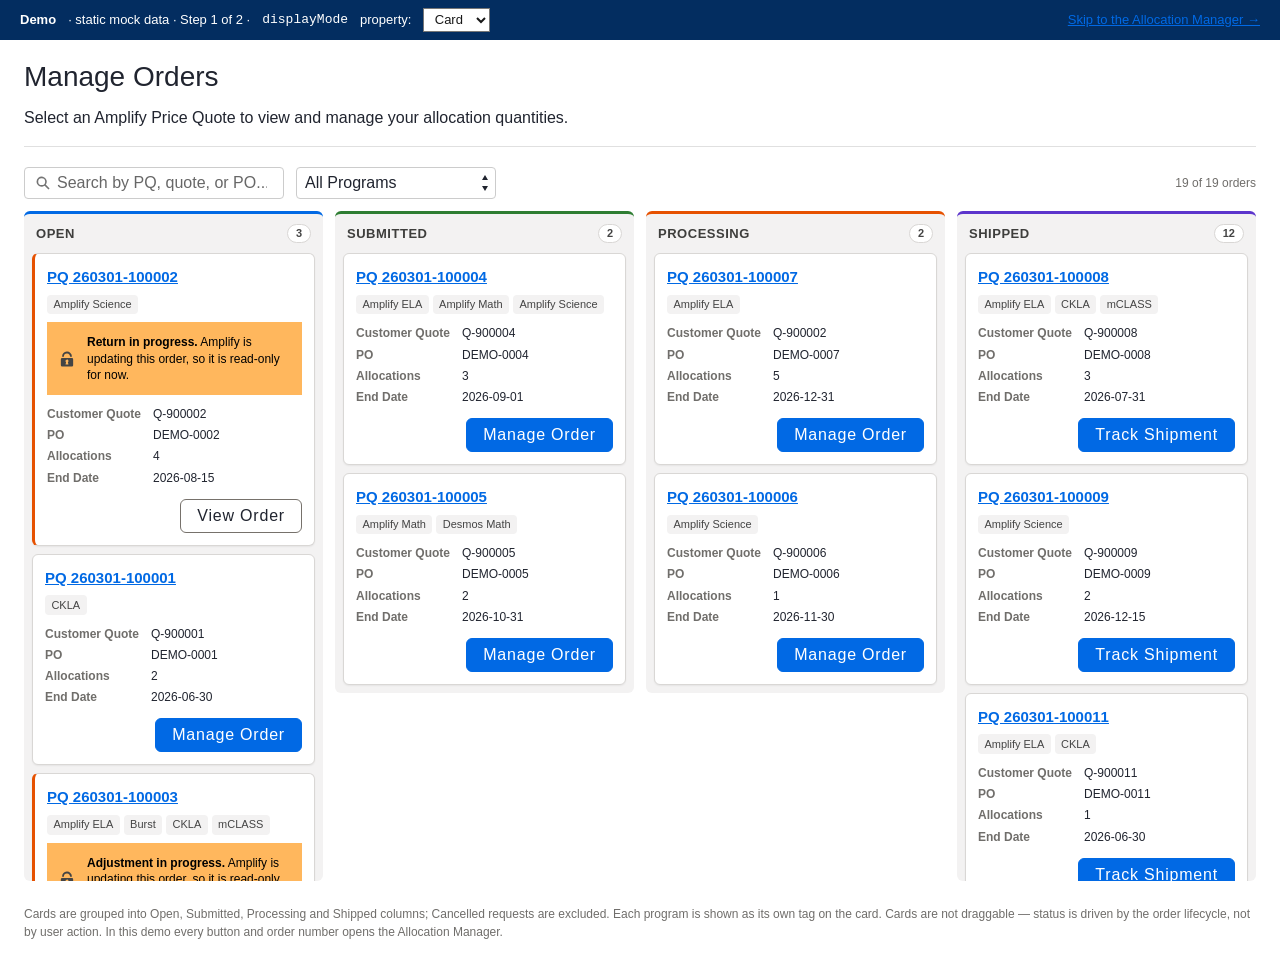
==== index.html @ 6f18ba60 "Order Allocation Manager interactive demo Static click-through demo: Manage Orders (Card/Table) lead" ====
<!DOCTYPE html>
<html lang="en">
<head>
<meta charset="UTF-8">
<link rel="icon" href="data:,">
<title>Manage Orders — Order Allocation Manager demo</title>
<!-- Site stylesheets, downloaded from the Amplify Customer Portal LWR site (see assets/site-styles) -->
<link rel="stylesheet" href="assets/site-styles/salesforce-lightning-design-system.min.css">
<link rel="stylesheet" href="assets/site-styles/dxp-site-spacing-styling-hooks.min.css">
<link rel="stylesheet" href="assets/site-styles/dxp-styling-hooks.min.css">
<link rel="stylesheet" href="assets/site-styles/site-theme.css"><!-- runtime branding variables the live site injects -->
<link rel="stylesheet" href="assets/site-styles/dxp-slds-extensions.min.css">
<style>
    [hidden] { display: none !important; }
    * { box-sizing: border-box; }
    body { margin: 0; background: var(--dxp-g-root); font-family: var(--dxp-g-root-font-family); color: var(--dxp-g-root-contrast); }

    /* Mockup-only control: stands in for the Experience Builder property */
    .mock-bar { background: #032d60; color: #fff; padding: 0.5rem 1.25rem; font-size: 0.8125rem; display: flex; align-items: center; gap: 0.75rem; }
    .mock-bar select { font-size: 0.8125rem; padding: 0.15rem 0.4rem; color: #181818; background: #fff; }

    .oam-container { padding: var(--dxp-g-spacing-medium) var(--dxp-g-spacing-large); background: var(--dxp-g-root); min-height: calc(100vh - 36px); }
    .oam-page-header { margin-bottom: 1.25rem; padding-bottom: 1rem; border-bottom: 1px solid #e0e0e0; }

    /* Toolbar (card mode only) */
    .toolbar { display: flex; gap: var(--dxp-g-spacing-small); align-items: center; margin-bottom: var(--dxp-g-spacing-small); }
    .toolbar .search-wrapper { width: 260px; }
    .toolbar .filter-wrapper { width: 200px; }
    .toolbar .search-wrapper .slds-form-element { margin-bottom: 0; }  /* site CSS gives form elements 16px bottom margin */
    .toolbar .filter-wrapper .slds-select_container { display: block; }
    .toolbar .count { margin-left: auto; font-size: 0.75rem; color: #706e6b; }

    /* Status badges (same as component) */
    .status-badge { display: inline-block; padding: 0.15rem 0.6rem; border-radius: 999px; font-size: 0.6875rem; font-weight: 700; letter-spacing: 0.04em; text-transform: uppercase; white-space: nowrap; }
    .status-open        { background: #e3f0ff; color: var(--dxp-g-brand); }
    .status-draft       { background: #f3f2f2; color: #706e6b; }
    .status-submitted   { background: #e8f5e0; color: #2e7d32; }
    .status-in-progress { background: #fff3e0; color: #e65100; }
    .status-confirmed   { background: #efe8fc; color: #5c35cc; }
    .status-cancelled   { background: #fce8e8; color: var(--dxp-g-destructive); }

    /* ---------- Kanban ---------- */
    .kanban { display: flex; gap: 0.75rem; align-items: flex-start; overflow-x: auto; padding-bottom: 0.5rem; }
    .kanban-col { flex: 1 1 0; min-width: 260px; background: #f3f2f2; border-radius: 6px; border-top: 3px solid var(--col-color); display: flex; flex-direction: column; max-height: calc(100vh - 230px); }
    .kanban-col-header { display: flex; align-items: center; justify-content: space-between; padding: 0.625rem 0.75rem; }
    .kanban-col-title { font-weight: 700; font-size: 0.8125rem; text-transform: uppercase; letter-spacing: 0.04em; color: #3e3e3c; }
    .kanban-col-count { background: #fff; border: 1px solid var(--dxp-g-neutral-1); border-radius: 999px; font-size: 0.6875rem; font-weight: 700; padding: 0 0.5rem; color: #444; }
    .kanban-col-body { padding: 0 0.5rem 0.5rem; overflow-y: auto; display: flex; flex-direction: column; gap: 0.5rem; }
    .kanban-more { text-align: center; font-size: 0.75rem; color: #706e6b; padding: 0.25rem 0 0.5rem; }
    .kanban-empty { text-align: center; font-size: 0.75rem; color: #a8a8a8; padding: 1.25rem 0.5rem; border: 1px dashed #c9c7c5; border-radius: 6px; }

    .order-card { background: #fff; border: 1px solid var(--dxp-g-neutral-1); border-radius: 6px; padding: 0.75rem; box-shadow: 0 1px 2px rgba(0,0,0,.06); transition: box-shadow .1s, border-color .1s; }
    .order-card:hover { box-shadow: 0 2px 6px rgba(0,0,0,.12); border-color: #c9c7c5; }
    .pqlink { color: inherit; text-decoration: none; } .pqlink:hover { text-decoration: underline; }
    .demo-link { margin-left: auto; color: #fff; text-decoration: underline; }
    .card-pq { font-weight: 600; font-size: 0.9375rem; color: var(--dxp-g-brand); }
    /* A program list can hold up to 4 comma-separated programs: one chip each, wrapping */
    .card-programs { display: flex; flex-wrap: wrap; gap: 0.25rem; margin-top: 0.375rem; }
    .card-program { font-size: 0.6875rem; color: #444; background: #f3f2f2; border-radius: 4px; padding: 0.1rem 0.4rem; white-space: nowrap; }
    .card-fields { margin: 0.625rem 0 0.75rem; display: grid; grid-template-columns: auto 1fr; gap: 0.2rem 0.75rem; font-size: 0.75rem; }
    .card-fields dt { color: #706e6b; font-weight: 600; }
    .card-fields dd { margin: 0; color: var(--dxp-g-root-contrast); }
    .card-footer { display: flex; justify-content: flex-end; }
    /* Amplify-side lock: order stays visible, customer sees why it is read-only */
    .order-card.is-locked { border-left: 3px solid #e65100; }
    .order-card .lock-notice { margin-top: var(--dxp-g-spacing-xsmall); font-size: 0.75rem; line-height: 1.35; }
    .bso-item.is-locked { border-left: 4px solid #e65100; border-bottom: 1px solid #f3f2f2; }
    .bso-item.is-locked .bso-row { border-bottom: none; }

    /* ---------- Table mode (existing, abbreviated) ---------- */
    .program-group { border: 1px solid var(--dxp-g-neutral-1); border-radius: 6px; overflow: hidden; margin-bottom: 0.75rem; }
    .program-group-header { display: flex; gap: 0.5rem; padding: 0.75rem 1rem; background: #f3f2f2; border-bottom: 1px solid #dddbda; }
    .program-name { flex: 1; font-weight: 600; font-size: 0.9375rem; }
    .order-count { font-size: 0.75rem; color: #706e6b; }
    .bso-row { display: flex; align-items: center; gap: 1.25rem; padding: 0.875rem 1rem; border-bottom: 1px solid #f3f2f2; }
    .bso-info { flex: 1; }
    .bso-pq-number { font-weight: 600; font-size: 0.9375rem; color: var(--dxp-g-brand); margin-bottom: 0.25rem; }
    .bso-meta { font-size: 0.75rem; color: #706e6b; }
    .bso-status-area { min-width: 110px; text-align: center; }

    .hidden { display: none; }
    .note { margin-top: 1rem; font-size: 0.75rem; color: #706e6b; }
</style>
</head>
<body>
<svg aria-hidden="true" style="display:none" xmlns="http://www.w3.org/2000/svg">
<symbol viewBox="0 0 520 520"  id="u-search" xmlns="http://www.w3.org/2000/svg"><path d="M496 453L362 320a189 189 0 10-340-92 190 190 0 00298 135l133 133a14 14 0 0021 0l21-21a17 17 0 001-22M210 338a129 129 0 11130-130 129 129 0 01-130 130"/></symbol>
<symbol viewBox="0 0 520 520"  id="u-lock" xmlns="http://www.w3.org/2000/svg"><path d="M110 190h40c6 0 10-3 10-9v-1A100 100 0 01267 80c53 4 93 50 93 104v-3c0 6 4 9 10 9h40c6 0 10-3 10-9v-1A160 160 0 00252 20c-85 4-150 76-152 161 1 5 5 9 10 9m-10-9v4zm360 89a40 40 0 00-40-40H100a40 40 0 00-40 40v190a40 40 0 0040 40h320a40 40 0 0040-40zM306 427c2 6-3 13-10 13h-73c-7 0-11-6-10-13l18-60a48 48 0 01-21-48 50 50 0 0139-38c32-6 60 17 60 47 0 16-8 31-21 39z"/></symbol>
</svg>

<div class="mock-bar">
    <strong>Demo</strong> · static mock data · Step 1 of 2 · <code>displayMode</code> property:
    <select id="modeSelect">
        <option value="Card" selected>Card</option>
        <option value="Table">Table</option>
    </select>
    <a class="demo-link" href="manager.html">Skip to the Allocation Manager →</a>
</div>

<div class="oam-container">
    <div class="oam-page-header">
        <h1 class="slds-text-heading_large">Manage Orders</h1>
        <p class="slds-text-body_regular slds-m-top_x-small">Select an Amplify Price Quote to view and manage your allocation quantities.</p>
    </div>

    <!-- SHARED TOOLBAR (both modes) -->
    <div class="toolbar">
        <div class="search-wrapper"><div class="slds-form-element"><div class="slds-form-element__control slds-input-has-icon slds-input-has-icon_left"><svg class="slds-icon slds-input__icon slds-input__icon_left slds-icon-text-default" aria-hidden="true"><use href="#u-search"></use></svg><input class="slds-input" type="search" id="searchBox" placeholder="Search by PQ, quote, or PO..."></div></div></div>
        <div class="filter-wrapper"><div class="slds-select_container"><select class="slds-select" id="programFilter"><option value="">All Programs</option></select></div></div>
        <span class="count" id="resultCount"></span>
    </div>

    <!-- CARD MODE -->
    <div id="cardMode">
        <div class="kanban" id="kanban"></div>
    </div>

    <!-- TABLE MODE (current behavior) -->
    <div id="tableMode" class="hidden"></div>

    <p class="note">Cards are grouped into Open, Submitted, Processing and Shipped columns; Cancelled requests are excluded. Each program is shown as its own tag on the card. Cards are not draggable — status is driven by the order lifecycle, not by user action. In this demo every button and order number opens the Allocation Manager.</p>
</div>

<script>
    // Column rules (request status + the related order's shipment status):
    //   Cancelled                                  -> excluded
    //   Open                                       -> Open
    //   Submitted                                  -> Submitted
    //   Received / Processed / any Sync* (incl. Sync Error) -> Processing. Raw sync state is internal and never shown to customers.
    //   Any non-Cancelled, non-Open request whose BSO has a Shipment Status -> Shipped
    const STATUSES = [
        { key: 'Open',       color: 'var(--dxp-g-brand)', cls: 'status-open' },
        { key: 'Submitted',  color: '#2e7d32', cls: 'status-submitted' },
        { key: 'Processing', color: '#e65100', cls: 'status-in-progress' },
        { key: 'Shipped',    color: '#5c35cc', cls: 'status-confirmed' },
    ];
    const column = o => {
        if (o.status === 'Cancelled') return null;
        if (o.status === 'Open') return 'Open';
        if (o.shipmentStatus) return 'Shipped';
        return o.status === 'Submitted' ? 'Submitted' : 'Processing';
    };
    // Modeled on real order data: Program is comma-separated, up to 4 programs / 40 chars
    const SHIP = 'tracking-available';   // any non-empty value marks the BSO as having a shipment status
    const ALL_ORDERS = [
        { pq: 'PQ 260301-100001', cq: 'Q-900001', po: 'DEMO-0001', program: 'CKLA',                                      status: 'Open',           end: '2026-06-30', allocs: 2, mod: '2026-10-03' },
        { pq: 'PQ 260301-100002', cq: 'Q-900002', po: 'DEMO-0002',         program: 'Amplify Science',                           lockReason: 'Return in progress', status: 'Open',           end: '2026-08-15', allocs: 4, mod: '2026-10-04' },
        { pq: 'PQ 260301-100003', cq: 'Q-900003', po: null,          program: 'Amplify ELA,Burst,CKLA,mCLASS',             lockReason: 'Adjustment in progress', status: 'Open',           end: '2026-05-31', allocs: 6, mod: '2026-09-20' },
        { pq: 'PQ 260301-100004', cq: 'Q-900004', po: 'DEMO-0004',    program: 'Amplify ELA,Amplify Math,Amplify Science',  status: 'Submitted',      end: '2026-09-01', allocs: 3, mod: '2026-10-01' },
        { pq: 'PQ 260301-100005', cq: 'Q-900005', po: 'DEMO-0005',        program: 'Amplify Math,Desmos Math',                  status: 'Submitted',      end: '2026-10-31', allocs: 2, mod: '2026-09-28' },
        { pq: 'PQ 260301-100006', cq: 'Q-900006', po: 'DEMO-0006',        program: 'Amplify Science',                           status: 'Received',       end: '2026-11-30', allocs: 1, mod: '2026-09-25' },
        { pq: 'PQ 260301-100007', cq: 'Q-900002', po: 'DEMO-0007',        program: 'Amplify ELA',                               status: 'Sync In Progress', end: '2026-12-31', allocs: 5, mod: '2026-09-30' },
        { pq: 'PQ 260301-100008', cq: 'Q-900008', po: 'DEMO-0008',     program: 'Amplify ELA,CKLA,mCLASS',                   status: 'Sync Completed', end: '2026-07-31', shipmentStatus: SHIP, allocs: 3, mod: '2026-10-02' },
        { pq: 'PQ 260301-100009', cq: 'Q-900009', po: 'DEMO-0009',        program: 'Amplify Science',                           status: 'Sync Completed', end: '2026-12-15', shipmentStatus: SHIP, allocs: 2, mod: '2026-09-29' },
        { pq: 'PQ 260301-100010', cq: 'Q-900010', po: 'DEMO-0010',          program: 'Amplify Math',                              status: 'Cancelled',      end: '2026-03-01', allocs: 1, mod: '2026-03-02' },
    ];
    // Extra historical Shipped orders so the 10-card cap is visible in the mockup
    for (let i = 0; i < 10; i++) {
        ALL_ORDERS.push({ pq: `PQ 260301-${100011 + i}`, cq: `Q-${900011 + i}`, po: `DEMO-${String(11 + i).padStart(4, '0')}`, program: i % 3 ? 'Amplify Science' : 'Amplify ELA,CKLA',
            status: 'Sync Completed', shipmentStatus: SHIP, end: '2026-06-30', allocs: 1 + (i % 4), mod: `2026-08-${String(20 - i).padStart(2, '0')}` });
    }
    const ORDERS = ALL_ORDERS.filter(o => column(o)).map(o => ({ ...o, col: column(o) }));
    const cls = s => (STATUSES.find(x => x.key === s) || {}).cls || 'status-draft';
    const programsOf = o => o.program.split(',').map(p => p.trim());

    const programSel = document.getElementById('programFilter');
    [...new Set(ORDERS.flatMap(programsOf))].sort().forEach(p => programSel.add(new Option(p, p)));

    const COLUMN_LIMIT = 10;

    // Same search + program filter drives both modes
    function filteredOrders() {
        const term = document.getElementById('searchBox').value.trim().toLowerCase();
        const prog = programSel.value;
        return ORDERS.filter(o =>
            (!prog || programsOf(o).includes(prog)) &&
            (!term || [o.pq, o.cq, o.po].some(v => (v || '').toLowerCase().includes(term))));
    }

    function render() {
        const rows = filteredOrders();
        document.getElementById('resultCount').textContent = `${rows.length} of ${ORDERS.length} orders`;
        renderCards(rows);
        renderTable(rows);
    }

    const ico = (n,cls='') => `<svg class="slds-icon ${cls}" aria-hidden="true"><use href="#u-${n}"></use></svg>`;
    const lockMessage = o => `<b>${o.lockReason}.</b> Amplify is updating this order, so it is read-only for now.`;

    const actionButton = o => o.col === 'Shipped'
        ? `<a class="slds-button slds-button_brand" href="manager.html">Track Shipment</a>`
        : o.lockReason
            ? '<a class="slds-button slds-button_neutral" href="manager.html">View Order</a>'
            : '<a class="slds-button slds-button_brand" href="manager.html">Manage Order</a>';

    function renderCards(rows) {
        document.getElementById('kanban').innerHTML = STATUSES.map(s => {
            // Future enhancement: a "Show all" destination. For now each column shows the 10 most recently modified.
            const all = rows.filter(o => o.col === s.key).sort((a, b) => b.mod.localeCompare(a.mod));
            const cards = all.slice(0, COLUMN_LIMIT);
            return `
            <div class="kanban-col" style="--col-color:${s.color}">
                <div class="kanban-col-header">
                    <span class="kanban-col-title">${s.key}</span>
                    <span class="kanban-col-count">${all.length}</span>
                </div>
                <div class="kanban-col-body">
                    ${cards.length ? cards.map(o => `
                    <div class="order-card${o.lockReason ? ' is-locked' : ''}">
                        <div class="card-pq"><a class="pqlink" href="manager.html">${o.pq}</a></div>
                        <div class="card-programs">${programsOf(o).map(p => `<span class="card-program">${p}</span>`).join('')}</div>
                        ${o.lockReason ? `<div class="lock-notice slds-scoped-notification slds-media slds-media_center slds-theme_warning" role="status"><div class="slds-media__figure">${ico('lock','slds-icon_x-small slds-icon-text-default')}</div><div class="slds-media__body">${lockMessage(o)}</div></div>` : ''}
                        <dl class="card-fields">
                            <dt>Customer Quote</dt><dd>${o.cq}</dd>
                            <dt>PO</dt><dd>${o.po || '—'}</dd>
                            <dt>Allocations</dt><dd>${o.allocs}</dd>
                            <dt>End Date</dt><dd>${o.end}</dd>
                        </dl>
                        <div class="card-footer">${actionButton(o)}</div>
                    </div>`).join('') : '<div class="kanban-empty">No orders</div>'}
                    ${all.length > COLUMN_LIMIT ? `<div class="kanban-more">Showing ${COLUMN_LIMIT} most recent of ${all.length}</div>` : ''}
                </div>
            </div>`;
        }).join('');
    }

    function renderTable(rows) {
        const groups = rows.reduce((a, o) => ((a[o.program] ||= []).push(o), a), {});
        document.getElementById('tableMode').innerHTML = Object.entries(groups).map(([p, os]) => `
            <div class="program-group">
                <div class="program-group-header"><span class="program-name">▾ ${p}</span><span class="order-count">${os.length} order(s)</span></div>
                ${os.map(o => `
                <div class="bso-item${o.lockReason ? ' is-locked' : ''}">
                <div class="bso-row">
                    <div class="bso-info"><div class="bso-pq-number"><a class="pqlink" href="manager.html">${o.pq}</a></div>
                        <div class="bso-meta"><b>Customer Quote:</b> ${o.cq} • <b>PO:</b> ${o.po || '—'} • <b>End Date:</b> ${o.end} • <b>Allocations:</b> ${o.allocs}</div></div>
                    <div class="bso-status-area"><span class="status-badge ${cls(o.col)}">${o.col}</span></div>
                    ${actionButton(o)}
                </div>
                ${o.lockReason ? `<div class="slds-notify slds-notify_alert slds-alert_warning" role="alert"><span class="slds-icon_container slds-m-right_x-small">${ico('lock','slds-icon_x-small slds-icon-text-default')}</span><h2>${lockMessage(o)}</h2></div>` : ''}
                </div>`).join('')}
            </div>`).join('') || '<div class="kanban-empty">No orders match your search</div>';
    }

    document.getElementById('modeSelect').addEventListener('change', e => {
        const card = e.target.value === 'Card';
        document.getElementById('cardMode').classList.toggle('hidden', !card);
        document.getElementById('tableMode').classList.toggle('hidden', card);
    });
    document.getElementById('searchBox').addEventListener('input', render);
    programSel.addEventListener('change', render);

    render();
</script>
</body>
</html>
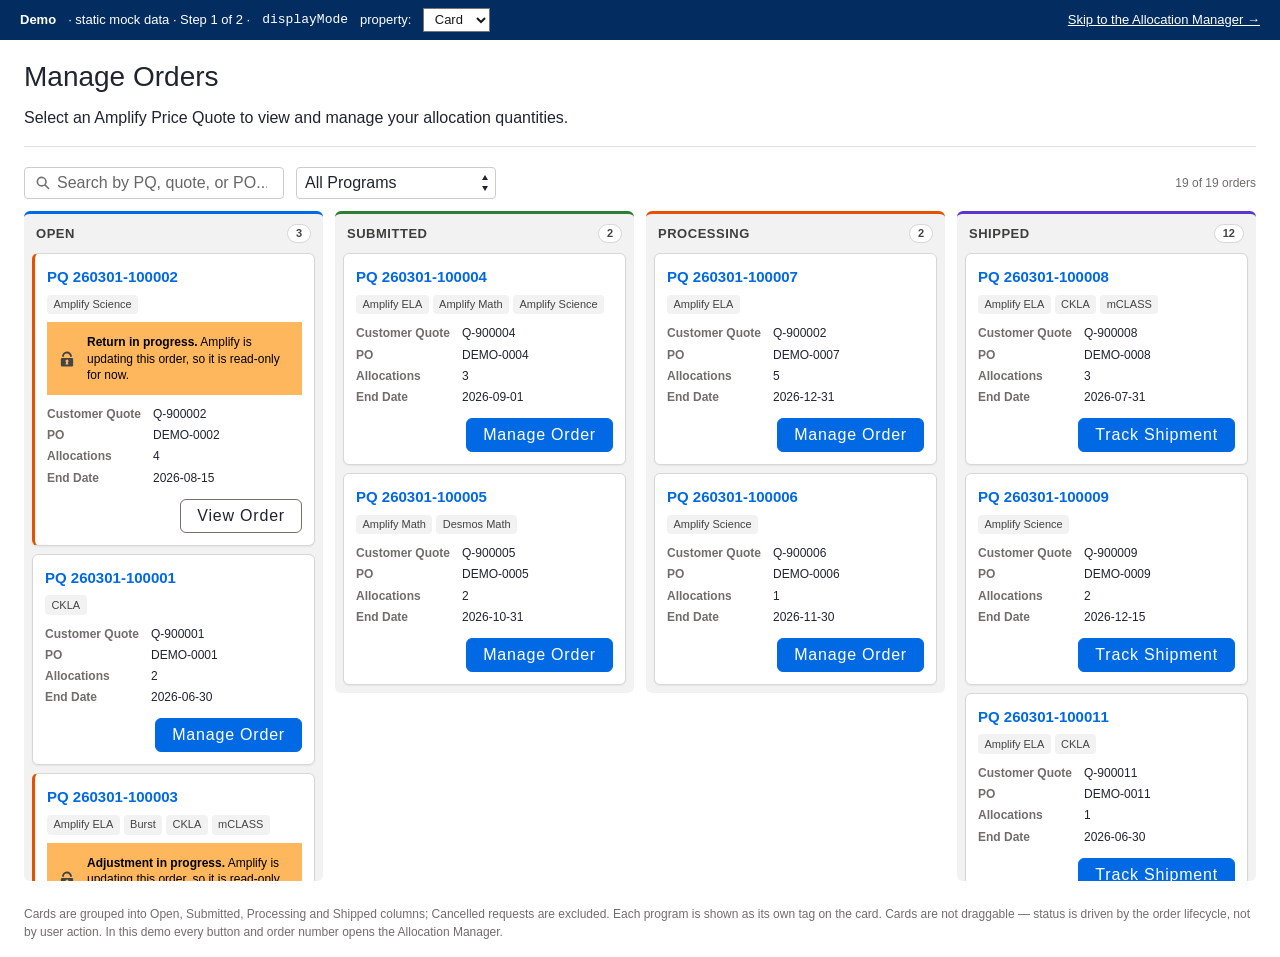
==== commit 39e5919b: "Fix link colours overridden by the portal stylesheet The portal's a:link:not(...) rule outranked the" ====
--- a/index.html
+++ b/index.html
@@ -51,8 +51,10 @@
 
     .order-card { background: #fff; border: 1px solid var(--dxp-g-neutral-1); border-radius: 6px; padding: 0.75rem; box-shadow: 0 1px 2px rgba(0,0,0,.06); transition: box-shadow .1s, border-color .1s; }
     .order-card:hover { box-shadow: 0 2px 6px rgba(0,0,0,.12); border-color: #c9c7c5; }
-    .pqlink { color: inherit; text-decoration: none; } .pqlink:hover { text-decoration: underline; }
-    .demo-link { margin-left: auto; color: #fff; text-decoration: underline; }
+    .card-pq a.pqlink:link, .card-pq a.pqlink:visited, .card-pq a.pqlink:hover, .card-pq a.pqlink:focus,
+    .bso-pq-number a.pqlink:link, .bso-pq-number a.pqlink:visited, .bso-pq-number a.pqlink:hover, .bso-pq-number a.pqlink:focus { color: inherit; text-decoration: none; }   /* site link rule is a:link:not(...) so match its pseudo-classes */
+    .card-pq a.pqlink:hover, .bso-pq-number a.pqlink:hover { text-decoration: underline; }
+    .mock-bar a.demo-link:link, .mock-bar a.demo-link:visited, .mock-bar a.demo-link:hover, .mock-bar a.demo-link:focus { margin-left: auto; color: #fff; text-decoration: underline; }
     .card-pq { font-weight: 600; font-size: 0.9375rem; color: var(--dxp-g-brand); }
     /* A program list can hold up to 4 comma-separated programs: one chip each, wrapping */
     .card-programs { display: flex; flex-wrap: wrap; gap: 0.25rem; margin-top: 0.375rem; }
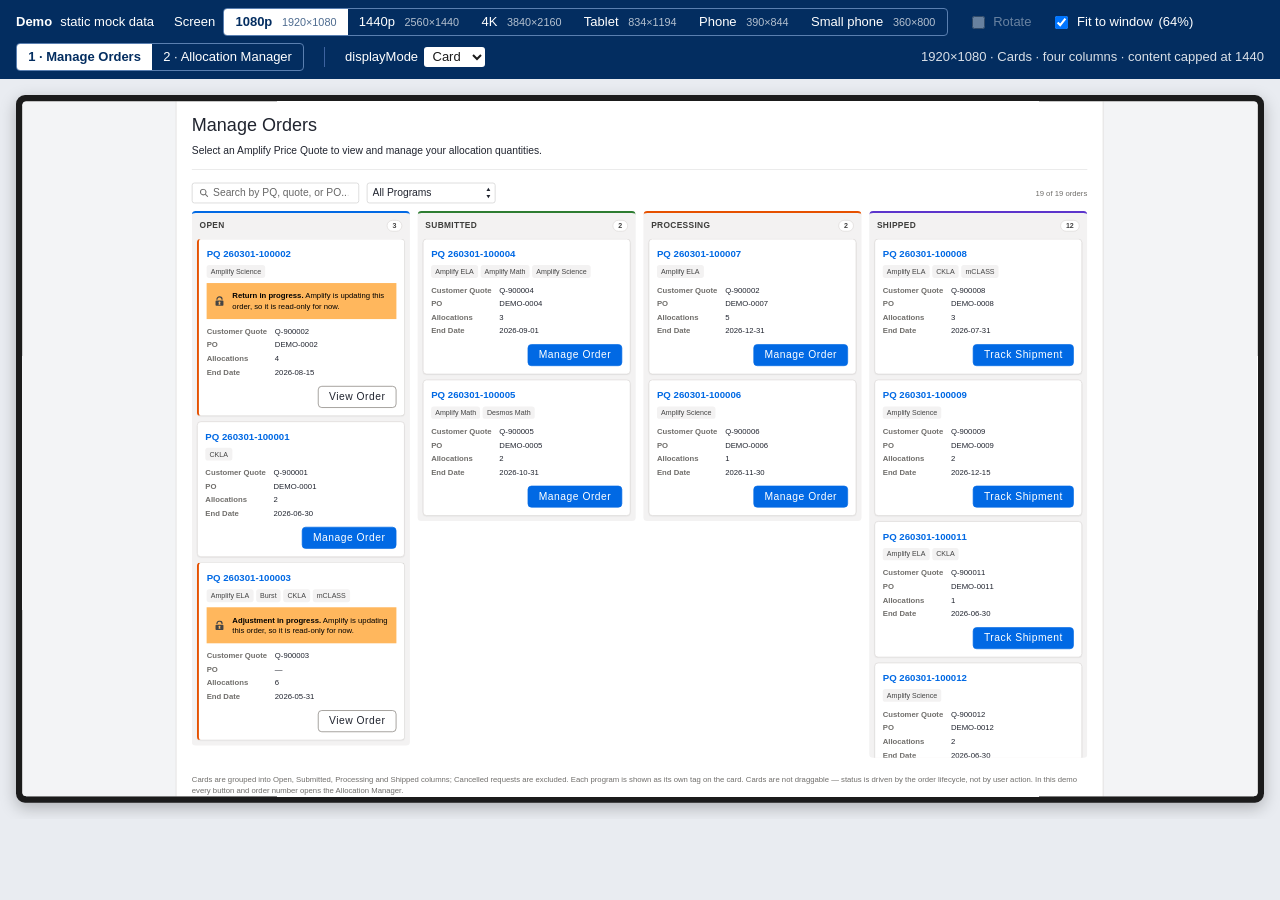
==== commit cdd8b79c: "Render the whole demo inside a CSS-driven device frame index.html is now a shell with a pure-CSS scr" ====
--- a/index.html
+++ b/index.html
@@ -2,257 +2,161 @@
 <html lang="en">
 <head>
 <meta charset="UTF-8">
+<meta name="viewport" content="width=device-width, initial-scale=1">
 <link rel="icon" href="data:,">
-<title>Manage Orders — Order Allocation Manager demo</title>
-<!-- Site stylesheets, downloaded from the Amplify Customer Portal LWR site (see assets/site-styles) -->
-<link rel="stylesheet" href="assets/site-styles/salesforce-lightning-design-system.min.css">
-<link rel="stylesheet" href="assets/site-styles/dxp-site-spacing-styling-hooks.min.css">
-<link rel="stylesheet" href="assets/site-styles/dxp-styling-hooks.min.css">
-<link rel="stylesheet" href="assets/site-styles/site-theme.css"><!-- runtime branding variables the live site injects -->
-<link rel="stylesheet" href="assets/site-styles/dxp-slds-extensions.min.css">
+<title>Order Allocation Manager — interactive demo</title>
 <style>
-    [hidden] { display: none !important; }
-    * { box-sizing: border-box; }
-    body { margin: 0; background: var(--dxp-g-root); font-family: var(--dxp-g-root-font-family); color: var(--dxp-g-root-contrast); }
+/* ============================================================
+   Demo shell. The whole demo (Manage Orders -> Allocation Manager) runs inside the frame.
+   Screen size is chosen in pure CSS: radio buttons + :has() set the frame size, and the pages
+   inside lay themselves out with CSS media queries against that size. JS only handles fitting
+   the frame to your window, remembering your choices, and passing the test switches to the page.
+   ============================================================ */
+:root { --s: 1; }
+* { box-sizing: border-box; }
+body {
+    margin: 0; background: #e9ecf1; color: #1b1b1b;
+    font: 14px/1.4 -apple-system, BlinkMacSystemFont, "Segoe UI", Roboto, Helvetica, Arial, sans-serif;
+    /* screen size (width x height) for each option; --w/--h are what the frame uses */
+    --bw: 1920px; --bh: 1080px; --bz: 10px; --br: 14px;
+    --w: var(--bw); --h: var(--bh);
+}
+body:has(#sz-qhd:checked)  { --bw: 2560px; --bh: 1440px; }
+body:has(#sz-4k:checked)   { --bw: 3840px; --bh: 2160px; }
+body:has(#sz-tab:checked)  { --bw: 834px;  --bh: 1194px; --bz: 14px; --br: 38px; }   /* iPad Pro 11" */
+body:has(#sz-ph:checked)   { --bw: 390px;  --bh: 844px;  --bz: 12px; --br: 40px; }   /* iPhone 14 */
+body:has(#sz-sph:checked)  { --bw: 360px;  --bh: 800px;  --bz: 12px; --br: 40px; }   /* small Android */
+/* rotating swaps width and height, for tablet and phones only */
+body:has(#rotate:checked):has(.dev-size:checked) { --w: var(--bh); --h: var(--bw); }
+body:not(:has(.dev-size:checked)) #rotLabel { opacity: .4; pointer-events: none; }
 
-    /* Mockup-only control: stands in for the Experience Builder property */
-    .mock-bar { background: #032d60; color: #fff; padding: 0.5rem 1.25rem; font-size: 0.8125rem; display: flex; align-items: center; gap: 0.75rem; }
-    .mock-bar select { font-size: 0.8125rem; padding: 0.15rem 0.4rem; color: #181818; background: #fff; }
+/* ---------- control bar ---------- */
+.bar { position: sticky; top: 0; z-index: 10; background: #032d60; color: #fff; padding: .5rem 1rem; font-size: 13px; display: flex; flex-wrap: wrap; align-items: center; gap: .4rem 1.25rem; }
+.bar .group { display: inline-flex; align-items: center; gap: .5rem; }
+.bar label { display: inline-flex; align-items: center; gap: .35rem; cursor: pointer; }
+.bar select { font-size: 13px; padding: .1rem .3rem; color: #1b1b1b; background: #fff; border: 0; border-radius: 3px; }
+.seg { display: inline-flex; border: 1px solid #5a7fb0; border-radius: 4px; overflow: hidden; }
+.seg input { position: absolute; opacity: 0; pointer-events: none; }
+.seg label, .seg button { padding: .25rem .7rem; cursor: pointer; white-space: nowrap; background: transparent; color: #fff; border: 0; font: inherit; }
+.seg input:checked + label, .seg button.on { background: #fff; color: #032d60; font-weight: 600; }
+.seg input:focus-visible + label { outline: 2px solid #fff; outline-offset: -2px; }
+.seg label small { opacity: .7; margin-left: .25rem; font-weight: 400; }
+.ctl { display: none; align-items: center; gap: .75rem; padding-left: 1.25rem; border-left: 1px solid #3d63a0; }
+body[data-page="orders"] .ctl-orders, body[data-page="manager"] .ctl-manager { display: inline-flex; }
+#readout { margin-left: auto; opacity: .85; }
 
-    .oam-container { padding: var(--dxp-g-spacing-medium) var(--dxp-g-spacing-large); background: var(--dxp-g-root); min-height: calc(100vh - 36px); }
-    .oam-page-header { margin-bottom: 1.25rem; padding-bottom: 1rem; border-bottom: 1px solid #e0e0e0; }
-
-    /* Toolbar (card mode only) */
-    .toolbar { display: flex; gap: var(--dxp-g-spacing-small); align-items: center; margin-bottom: var(--dxp-g-spacing-small); }
-    .toolbar .search-wrapper { width: 260px; }
-    .toolbar .filter-wrapper { width: 200px; }
-    .toolbar .search-wrapper .slds-form-element { margin-bottom: 0; }  /* site CSS gives form elements 16px bottom margin */
-    .toolbar .filter-wrapper .slds-select_container { display: block; }
-    .toolbar .count { margin-left: auto; font-size: 0.75rem; color: #706e6b; }
-
-    /* Status badges (same as component) */
-    .status-badge { display: inline-block; padding: 0.15rem 0.6rem; border-radius: 999px; font-size: 0.6875rem; font-weight: 700; letter-spacing: 0.04em; text-transform: uppercase; white-space: nowrap; }
-    .status-open        { background: #e3f0ff; color: var(--dxp-g-brand); }
-    .status-draft       { background: #f3f2f2; color: #706e6b; }
-    .status-submitted   { background: #e8f5e0; color: #2e7d32; }
-    .status-in-progress { background: #fff3e0; color: #e65100; }
-    .status-confirmed   { background: #efe8fc; color: #5c35cc; }
-    .status-cancelled   { background: #fce8e8; color: var(--dxp-g-destructive); }
-
-    /* ---------- Kanban ---------- */
-    .kanban { display: flex; gap: 0.75rem; align-items: flex-start; overflow-x: auto; padding-bottom: 0.5rem; }
-    .kanban-col { flex: 1 1 0; min-width: 260px; background: #f3f2f2; border-radius: 6px; border-top: 3px solid var(--col-color); display: flex; flex-direction: column; max-height: calc(100vh - 230px); }
-    .kanban-col-header { display: flex; align-items: center; justify-content: space-between; padding: 0.625rem 0.75rem; }
-    .kanban-col-title { font-weight: 700; font-size: 0.8125rem; text-transform: uppercase; letter-spacing: 0.04em; color: #3e3e3c; }
-    .kanban-col-count { background: #fff; border: 1px solid var(--dxp-g-neutral-1); border-radius: 999px; font-size: 0.6875rem; font-weight: 700; padding: 0 0.5rem; color: #444; }
-    .kanban-col-body { padding: 0 0.5rem 0.5rem; overflow-y: auto; display: flex; flex-direction: column; gap: 0.5rem; }
-    .kanban-more { text-align: center; font-size: 0.75rem; color: #706e6b; padding: 0.25rem 0 0.5rem; }
-    .kanban-empty { text-align: center; font-size: 0.75rem; color: #a8a8a8; padding: 1.25rem 0.5rem; border: 1px dashed #c9c7c5; border-radius: 6px; }
-
-    .order-card { background: #fff; border: 1px solid var(--dxp-g-neutral-1); border-radius: 6px; padding: 0.75rem; box-shadow: 0 1px 2px rgba(0,0,0,.06); transition: box-shadow .1s, border-color .1s; }
-    .order-card:hover { box-shadow: 0 2px 6px rgba(0,0,0,.12); border-color: #c9c7c5; }
-    .card-pq a.pqlink:link, .card-pq a.pqlink:visited, .card-pq a.pqlink:hover, .card-pq a.pqlink:focus,
-    .bso-pq-number a.pqlink:link, .bso-pq-number a.pqlink:visited, .bso-pq-number a.pqlink:hover, .bso-pq-number a.pqlink:focus { color: inherit; text-decoration: none; }   /* site link rule is a:link:not(...) so match its pseudo-classes */
-    .card-pq a.pqlink:hover, .bso-pq-number a.pqlink:hover { text-decoration: underline; }
-    .mock-bar a.demo-link:link, .mock-bar a.demo-link:visited, .mock-bar a.demo-link:hover, .mock-bar a.demo-link:focus { margin-left: auto; color: #fff; text-decoration: underline; }
-    .card-pq { font-weight: 600; font-size: 0.9375rem; color: var(--dxp-g-brand); }
-    /* A program list can hold up to 4 comma-separated programs: one chip each, wrapping */
-    .card-programs { display: flex; flex-wrap: wrap; gap: 0.25rem; margin-top: 0.375rem; }
-    .card-program { font-size: 0.6875rem; color: #444; background: #f3f2f2; border-radius: 4px; padding: 0.1rem 0.4rem; white-space: nowrap; }
-    .card-fields { margin: 0.625rem 0 0.75rem; display: grid; grid-template-columns: auto 1fr; gap: 0.2rem 0.75rem; font-size: 0.75rem; }
-    .card-fields dt { color: #706e6b; font-weight: 600; }
-    .card-fields dd { margin: 0; color: var(--dxp-g-root-contrast); }
-    .card-footer { display: flex; justify-content: flex-end; }
-    /* Amplify-side lock: order stays visible, customer sees why it is read-only */
-    .order-card.is-locked { border-left: 3px solid #e65100; }
-    .order-card .lock-notice { margin-top: var(--dxp-g-spacing-xsmall); font-size: 0.75rem; line-height: 1.35; }
-    .bso-item.is-locked { border-left: 4px solid #e65100; border-bottom: 1px solid #f3f2f2; }
-    .bso-item.is-locked .bso-row { border-bottom: none; }
-
-    /* ---------- Table mode (existing, abbreviated) ---------- */
-    .program-group { border: 1px solid var(--dxp-g-neutral-1); border-radius: 6px; overflow: hidden; margin-bottom: 0.75rem; }
-    .program-group-header { display: flex; gap: 0.5rem; padding: 0.75rem 1rem; background: #f3f2f2; border-bottom: 1px solid #dddbda; }
-    .program-name { flex: 1; font-weight: 600; font-size: 0.9375rem; }
-    .order-count { font-size: 0.75rem; color: #706e6b; }
-    .bso-row { display: flex; align-items: center; gap: 1.25rem; padding: 0.875rem 1rem; border-bottom: 1px solid #f3f2f2; }
-    .bso-info { flex: 1; }
-    .bso-pq-number { font-weight: 600; font-size: 0.9375rem; color: var(--dxp-g-brand); margin-bottom: 0.25rem; }
-    .bso-meta { font-size: 0.75rem; color: #706e6b; }
-    .bso-status-area { min-width: 110px; text-align: center; }
-
-    .hidden { display: none; }
-    .note { margin-top: 1rem; font-size: 0.75rem; color: #706e6b; }
+/* ---------- stage and frame ---------- */
+.stage { position: relative; overflow: auto; padding: 16px; }
+.frame {
+    box-sizing: content-box; width: var(--w); height: var(--h); padding: var(--bz);
+    margin: 0 auto; background: #1b1b1b; border-radius: var(--br); box-shadow: 0 8px 24px rgba(0,0,0,.25);
+}
+body:has(#fit:checked) .stage { overflow: hidden; }
+body:has(#fit:checked) .frame { position: absolute; left: 50%; top: 16px; margin: 0; transform-origin: top center; transform: translateX(-50%) scale(var(--s)); }
+.frame iframe { display: block; width: 100%; height: 100%; border: 0; background: #fff; border-radius: max(2px, calc(var(--br) - var(--bz) + 2px)); }
 </style>
 </head>
-<body>
-<svg aria-hidden="true" style="display:none" xmlns="http://www.w3.org/2000/svg">
-<symbol viewBox="0 0 520 520"  id="u-search" xmlns="http://www.w3.org/2000/svg"><path d="M496 453L362 320a189 189 0 10-340-92 190 190 0 00298 135l133 133a14 14 0 0021 0l21-21a17 17 0 001-22M210 338a129 129 0 11130-130 129 129 0 01-130 130"/></symbol>
-<symbol viewBox="0 0 520 520"  id="u-lock" xmlns="http://www.w3.org/2000/svg"><path d="M110 190h40c6 0 10-3 10-9v-1A100 100 0 01267 80c53 4 93 50 93 104v-3c0 6 4 9 10 9h40c6 0 10-3 10-9v-1A160 160 0 00252 20c-85 4-150 76-152 161 1 5 5 9 10 9m-10-9v4zm360 89a40 40 0 00-40-40H100a40 40 0 00-40 40v190a40 40 0 0040 40h320a40 40 0 0040-40zM306 427c2 6-3 13-10 13h-73c-7 0-11-6-10-13l18-60a48 48 0 01-21-48 50 50 0 0139-38c32-6 60 17 60 47 0 16-8 31-21 39z"/></symbol>
-</svg>
+<body data-page="orders">
 
-<div class="mock-bar">
-    <strong>Demo</strong> · static mock data · Step 1 of 2 · <code>displayMode</code> property:
-    <select id="modeSelect">
-        <option value="Card" selected>Card</option>
-        <option value="Table">Table</option>
-    </select>
-    <a class="demo-link" href="manager.html">Skip to the Allocation Manager →</a>
+<div class="bar" id="bar">
+    <span class="group"><strong>Demo</strong> static mock data</span>
+
+    <span class="group">Screen
+        <span class="seg" role="radiogroup" aria-label="Screen size">
+            <input type="radio" name="sz" id="sz-1080" checked><label for="sz-1080">1080p<small>1920×1080</small></label>
+            <input type="radio" name="sz" id="sz-qhd"><label for="sz-qhd">1440p<small>2560×1440</small></label>
+            <input type="radio" name="sz" id="sz-4k"><label for="sz-4k">4K<small>3840×2160</small></label>
+            <input type="radio" name="sz" id="sz-tab" class="dev-size"><label for="sz-tab">Tablet<small>834×1194</small></label>
+            <input type="radio" name="sz" id="sz-ph" class="dev-size"><label for="sz-ph">Phone<small>390×844</small></label>
+            <input type="radio" name="sz" id="sz-sph" class="dev-size"><label for="sz-sph">Small phone<small>360×800</small></label>
+        </span>
+    </span>
+    <label id="rotLabel"><input type="checkbox" id="rotate"> Rotate</label>
+    <label><input type="checkbox" id="fit" checked> Fit to window <span id="scale"></span></label>
+
+    <span class="seg" id="pages" aria-label="Page">
+        <button type="button" data-page="orders" class="on">1 · Manage Orders</button>
+        <button type="button" data-page="manager">2 · Allocation Manager</button>
+    </span>
+
+    <span class="ctl ctl-orders">
+        <label>displayMode
+            <select id="ctl-displayMode"><option>Card</option><option>Table</option></select>
+        </label>
+    </span>
+    <span class="ctl ctl-manager">
+        <label><input type="checkbox" id="ctl-lock"> Amplify lock (read-only)</label>
+        <select id="ctl-reason" aria-label="Lock reason"><option>Return in progress</option><option>Adjustment in progress</option></select>
+        <label><input type="checkbox" id="ctl-confirm"> Confirm all allocations</label>
+    </span>
+
+    <span id="readout" aria-live="polite"></span>
 </div>
 
-<div class="oam-container">
-    <div class="oam-page-header">
-        <h1 class="slds-text-heading_large">Manage Orders</h1>
-        <p class="slds-text-body_regular slds-m-top_x-small">Select an Amplify Price Quote to view and manage your allocation quantities.</p>
-    </div>
-
-    <!-- SHARED TOOLBAR (both modes) -->
-    <div class="toolbar">
-        <div class="search-wrapper"><div class="slds-form-element"><div class="slds-form-element__control slds-input-has-icon slds-input-has-icon_left"><svg class="slds-icon slds-input__icon slds-input__icon_left slds-icon-text-default" aria-hidden="true"><use href="#u-search"></use></svg><input class="slds-input" type="search" id="searchBox" placeholder="Search by PQ, quote, or PO..."></div></div></div>
-        <div class="filter-wrapper"><div class="slds-select_container"><select class="slds-select" id="programFilter"><option value="">All Programs</option></select></div></div>
-        <span class="count" id="resultCount"></span>
-    </div>
-
-    <!-- CARD MODE -->
-    <div id="cardMode">
-        <div class="kanban" id="kanban"></div>
-    </div>
-
-    <!-- TABLE MODE (current behavior) -->
-    <div id="tableMode" class="hidden"></div>
-
-    <p class="note">Cards are grouped into Open, Submitted, Processing and Shipped columns; Cancelled requests are excluded. Each program is shown as its own tag on the card. Cards are not draggable — status is driven by the order lifecycle, not by user action. In this demo every button and order number opens the Allocation Manager.</p>
+<div class="stage" id="stage">
+    <div class="frame" id="frame"><iframe id="app" title="Order Allocation Manager demo" src="orders.html"></iframe></div>
 </div>
 
 <script>
-    // Column rules (request status + the related order's shipment status):
-    //   Cancelled                                  -> excluded
-    //   Open                                       -> Open
-    //   Submitted                                  -> Submitted
-    //   Received / Processed / any Sync* (incl. Sync Error) -> Processing. Raw sync state is internal and never shown to customers.
-    //   Any non-Cancelled, non-Open request whose BSO has a Shipment Status -> Shipped
-    const STATUSES = [
-        { key: 'Open',       color: 'var(--dxp-g-brand)', cls: 'status-open' },
-        { key: 'Submitted',  color: '#2e7d32', cls: 'status-submitted' },
-        { key: 'Processing', color: '#e65100', cls: 'status-in-progress' },
-        { key: 'Shipped',    color: '#5c35cc', cls: 'status-confirmed' },
-    ];
-    const column = o => {
-        if (o.status === 'Cancelled') return null;
-        if (o.status === 'Open') return 'Open';
-        if (o.shipmentStatus) return 'Shipped';
-        return o.status === 'Submitted' ? 'Submitted' : 'Processing';
-    };
-    // Modeled on real order data: Program is comma-separated, up to 4 programs / 40 chars
-    const SHIP = 'tracking-available';   // any non-empty value marks the BSO as having a shipment status
-    const ALL_ORDERS = [
-        { pq: 'PQ 260301-100001', cq: 'Q-900001', po: 'DEMO-0001', program: 'CKLA',                                      status: 'Open',           end: '2026-06-30', allocs: 2, mod: '2026-10-03' },
-        { pq: 'PQ 260301-100002', cq: 'Q-900002', po: 'DEMO-0002',         program: 'Amplify Science',                           lockReason: 'Return in progress', status: 'Open',           end: '2026-08-15', allocs: 4, mod: '2026-10-04' },
-        { pq: 'PQ 260301-100003', cq: 'Q-900003', po: null,          program: 'Amplify ELA,Burst,CKLA,mCLASS',             lockReason: 'Adjustment in progress', status: 'Open',           end: '2026-05-31', allocs: 6, mod: '2026-09-20' },
-        { pq: 'PQ 260301-100004', cq: 'Q-900004', po: 'DEMO-0004',    program: 'Amplify ELA,Amplify Math,Amplify Science',  status: 'Submitted',      end: '2026-09-01', allocs: 3, mod: '2026-10-01' },
-        { pq: 'PQ 260301-100005', cq: 'Q-900005', po: 'DEMO-0005',        program: 'Amplify Math,Desmos Math',                  status: 'Submitted',      end: '2026-10-31', allocs: 2, mod: '2026-09-28' },
-        { pq: 'PQ 260301-100006', cq: 'Q-900006', po: 'DEMO-0006',        program: 'Amplify Science',                           status: 'Received',       end: '2026-11-30', allocs: 1, mod: '2026-09-25' },
-        { pq: 'PQ 260301-100007', cq: 'Q-900002', po: 'DEMO-0007',        program: 'Amplify ELA',                               status: 'Sync In Progress', end: '2026-12-31', allocs: 5, mod: '2026-09-30' },
-        { pq: 'PQ 260301-100008', cq: 'Q-900008', po: 'DEMO-0008',     program: 'Amplify ELA,CKLA,mCLASS',                   status: 'Sync Completed', end: '2026-07-31', shipmentStatus: SHIP, allocs: 3, mod: '2026-10-02' },
-        { pq: 'PQ 260301-100009', cq: 'Q-900009', po: 'DEMO-0009',        program: 'Amplify Science',                           status: 'Sync Completed', end: '2026-12-15', shipmentStatus: SHIP, allocs: 2, mod: '2026-09-29' },
-        { pq: 'PQ 260301-100010', cq: 'Q-900010', po: 'DEMO-0010',          program: 'Amplify Math',                              status: 'Cancelled',      end: '2026-03-01', allocs: 1, mod: '2026-03-02' },
-    ];
-    // Extra historical Shipped orders so the 10-card cap is visible in the mockup
-    for (let i = 0; i < 10; i++) {
-        ALL_ORDERS.push({ pq: `PQ 260301-${100011 + i}`, cq: `Q-${900011 + i}`, po: `DEMO-${String(11 + i).padStart(4, '0')}`, program: i % 3 ? 'Amplify Science' : 'Amplify ELA,CKLA',
-            status: 'Sync Completed', shipmentStatus: SHIP, end: '2026-06-30', allocs: 1 + (i % 4), mod: `2026-08-${String(20 - i).padStart(2, '0')}` });
+const $ = id => document.getElementById(id);
+const PAGES = { orders: 'orders.html', manager: 'manager.html' };
+const app = $('app'), frame = $('frame'), stage = $('stage'), bar = $('bar');
+const ctl = { displayMode: 'Card', lock: false, lockReason: 'Return in progress', confirmAll: false };
+let page = 'orders';
+
+// ---- remember choices for this browser tab ----
+const KEY = 'oam-demo';
+const saved = (() => { try { return JSON.parse(sessionStorage.getItem(KEY)) || {}; } catch (e) { return {}; } })();
+const save = () => { try { sessionStorage.setItem(KEY, JSON.stringify({ sz: document.querySelector('input[name=sz]:checked').id, rotate: $('rotate').checked, fit: $('fit').checked, ctl })); } catch (e) {} };
+if (saved.sz && $(saved.sz)) $(saved.sz).checked = true;
+if (typeof saved.rotate === 'boolean') $('rotate').checked = saved.rotate;
+if (typeof saved.fit === 'boolean') $('fit').checked = saved.fit;
+Object.assign(ctl, saved.ctl || {});
+$('ctl-displayMode').value = ctl.displayMode; $('ctl-lock').checked = ctl.lock; $('ctl-reason').value = ctl.lockReason; $('ctl-confirm').checked = ctl.confirmAll;
+
+// ---- fit the frame to the window (the frame itself keeps its true CSS-pixel size) ----
+function fit() {
+    frame.style.removeProperty('--s'); stage.style.height = ''; $('scale').textContent = '';
+    if (!$('fit').checked) return;
+    const w = frame.offsetWidth, h = frame.offsetHeight;
+    const s = Math.min(1, (stage.clientWidth - 32) / w, (window.innerHeight - bar.offsetHeight - 32) / h);
+    frame.style.setProperty('--s', s); stage.style.height = Math.ceil(h * s + 32) + 'px';
+    $('scale').textContent = '(' + Math.round(s * 100) + '%)';
+}
+window.addEventListener('resize', fit);
+const ask = () => setTimeout(() => app.contentWindow && app.contentWindow.postMessage({ src: 'oam-shell', type: 'query' }, '*'), 120);   // the page reports back which layout it chose
+window.addEventListener('resize', ask);
+document.addEventListener('change', e => { if (e.target.matches('input[name=sz], #rotate, #fit')) { fit(); save(); ask(); } });
+
+// ---- navigation inside the frame ----
+function go(p) { page = p; app.src = PAGES[p]; }
+$('pages').addEventListener('click', e => { const b = e.target.closest('button[data-page]'); if (b) go(b.dataset.page); });
+const startPage = new URLSearchParams(location.search).get('page');
+if (startPage && PAGES[startPage]) go(startPage);
+
+// ---- test switches live in the bar; the page inside the frame receives them ----
+const send = (key, value) => app.contentWindow && app.contentWindow.postMessage({ src: 'oam-shell', type: 'set', key, value }, '*');
+const replay = p => {
+    if (p === 'orders') send('displayMode', ctl.displayMode);
+    else { send('lock', ctl.lock); send('lockReason', ctl.lockReason); send('confirmAll', ctl.confirmAll); }
+};
+$('ctl-displayMode').addEventListener('change', e => { ctl.displayMode = e.target.value; send('displayMode', ctl.displayMode); save(); ask(); });
+$('ctl-lock').addEventListener('change', e => { ctl.lock = e.target.checked; send('lock', ctl.lock); save(); });
+$('ctl-reason').addEventListener('change', e => { ctl.lockReason = e.target.value; send('lockReason', ctl.lockReason); save(); });
+$('ctl-confirm').addEventListener('change', e => { ctl.confirmAll = e.target.checked; send('confirmAll', ctl.confirmAll); save(); });
+
+window.addEventListener('message', e => {
+    const m = e.data; if (!m || m.src !== 'oam' || e.source !== app.contentWindow) return;
+    if (m.type === 'ready') {
+        page = m.page; document.body.dataset.page = page;
+        document.querySelectorAll('#pages button').forEach(b => b.classList.toggle('on', b.dataset.page === page));
+        replay(page);
     }
-    const ORDERS = ALL_ORDERS.filter(o => column(o)).map(o => ({ ...o, col: column(o) }));
-    const cls = s => (STATUSES.find(x => x.key === s) || {}).cls || 'status-draft';
-    const programsOf = o => o.program.split(',').map(p => p.trim());
-
-    const programSel = document.getElementById('programFilter');
-    [...new Set(ORDERS.flatMap(programsOf))].sort().forEach(p => programSel.add(new Option(p, p)));
-
-    const COLUMN_LIMIT = 10;
-
-    // Same search + program filter drives both modes
-    function filteredOrders() {
-        const term = document.getElementById('searchBox').value.trim().toLowerCase();
-        const prog = programSel.value;
-        return ORDERS.filter(o =>
-            (!prog || programsOf(o).includes(prog)) &&
-            (!term || [o.pq, o.cq, o.po].some(v => (v || '').toLowerCase().includes(term))));
+    if (m.type === 'layout') {
+        $('readout').textContent = m.w + '×' + m.h + ' · ' + m.view + (m.w > 1440 ? ' · content capped at 1440' : '');
     }
-
-    function render() {
-        const rows = filteredOrders();
-        document.getElementById('resultCount').textContent = `${rows.length} of ${ORDERS.length} orders`;
-        renderCards(rows);
-        renderTable(rows);
-    }
-
-    const ico = (n,cls='') => `<svg class="slds-icon ${cls}" aria-hidden="true"><use href="#u-${n}"></use></svg>`;
-    const lockMessage = o => `<b>${o.lockReason}.</b> Amplify is updating this order, so it is read-only for now.`;
-
-    const actionButton = o => o.col === 'Shipped'
-        ? `<a class="slds-button slds-button_brand" href="manager.html">Track Shipment</a>`
-        : o.lockReason
-            ? '<a class="slds-button slds-button_neutral" href="manager.html">View Order</a>'
-            : '<a class="slds-button slds-button_brand" href="manager.html">Manage Order</a>';
-
-    function renderCards(rows) {
-        document.getElementById('kanban').innerHTML = STATUSES.map(s => {
-            // Future enhancement: a "Show all" destination. For now each column shows the 10 most recently modified.
-            const all = rows.filter(o => o.col === s.key).sort((a, b) => b.mod.localeCompare(a.mod));
-            const cards = all.slice(0, COLUMN_LIMIT);
-            return `
-            <div class="kanban-col" style="--col-color:${s.color}">
-                <div class="kanban-col-header">
-                    <span class="kanban-col-title">${s.key}</span>
-                    <span class="kanban-col-count">${all.length}</span>
-                </div>
-                <div class="kanban-col-body">
-                    ${cards.length ? cards.map(o => `
-                    <div class="order-card${o.lockReason ? ' is-locked' : ''}">
-                        <div class="card-pq"><a class="pqlink" href="manager.html">${o.pq}</a></div>
-                        <div class="card-programs">${programsOf(o).map(p => `<span class="card-program">${p}</span>`).join('')}</div>
-                        ${o.lockReason ? `<div class="lock-notice slds-scoped-notification slds-media slds-media_center slds-theme_warning" role="status"><div class="slds-media__figure">${ico('lock','slds-icon_x-small slds-icon-text-default')}</div><div class="slds-media__body">${lockMessage(o)}</div></div>` : ''}
-                        <dl class="card-fields">
-                            <dt>Customer Quote</dt><dd>${o.cq}</dd>
-                            <dt>PO</dt><dd>${o.po || '—'}</dd>
-                            <dt>Allocations</dt><dd>${o.allocs}</dd>
-                            <dt>End Date</dt><dd>${o.end}</dd>
-                        </dl>
-                        <div class="card-footer">${actionButton(o)}</div>
-                    </div>`).join('') : '<div class="kanban-empty">No orders</div>'}
-                    ${all.length > COLUMN_LIMIT ? `<div class="kanban-more">Showing ${COLUMN_LIMIT} most recent of ${all.length}</div>` : ''}
-                </div>
-            </div>`;
-        }).join('');
-    }
-
-    function renderTable(rows) {
-        const groups = rows.reduce((a, o) => ((a[o.program] ||= []).push(o), a), {});
-        document.getElementById('tableMode').innerHTML = Object.entries(groups).map(([p, os]) => `
-            <div class="program-group">
-                <div class="program-group-header"><span class="program-name">▾ ${p}</span><span class="order-count">${os.length} order(s)</span></div>
-                ${os.map(o => `
-                <div class="bso-item${o.lockReason ? ' is-locked' : ''}">
-                <div class="bso-row">
-                    <div class="bso-info"><div class="bso-pq-number"><a class="pqlink" href="manager.html">${o.pq}</a></div>
-                        <div class="bso-meta"><b>Customer Quote:</b> ${o.cq} • <b>PO:</b> ${o.po || '—'} • <b>End Date:</b> ${o.end} • <b>Allocations:</b> ${o.allocs}</div></div>
-                    <div class="bso-status-area"><span class="status-badge ${cls(o.col)}">${o.col}</span></div>
-                    ${actionButton(o)}
-                </div>
-                ${o.lockReason ? `<div class="slds-notify slds-notify_alert slds-alert_warning" role="alert"><span class="slds-icon_container slds-m-right_x-small">${ico('lock','slds-icon_x-small slds-icon-text-default')}</span><h2>${lockMessage(o)}</h2></div>` : ''}
-                </div>`).join('')}
-            </div>`).join('') || '<div class="kanban-empty">No orders match your search</div>';
-    }
-
-    document.getElementById('modeSelect').addEventListener('change', e => {
-        const card = e.target.value === 'Card';
-        document.getElementById('cardMode').classList.toggle('hidden', !card);
-        document.getElementById('tableMode').classList.toggle('hidden', card);
-    });
-    document.getElementById('searchBox').addEventListener('input', render);
-    programSel.addEventListener('change', render);
-
-    render();
+});
+fit();
 </script>
 </body>
 </html>
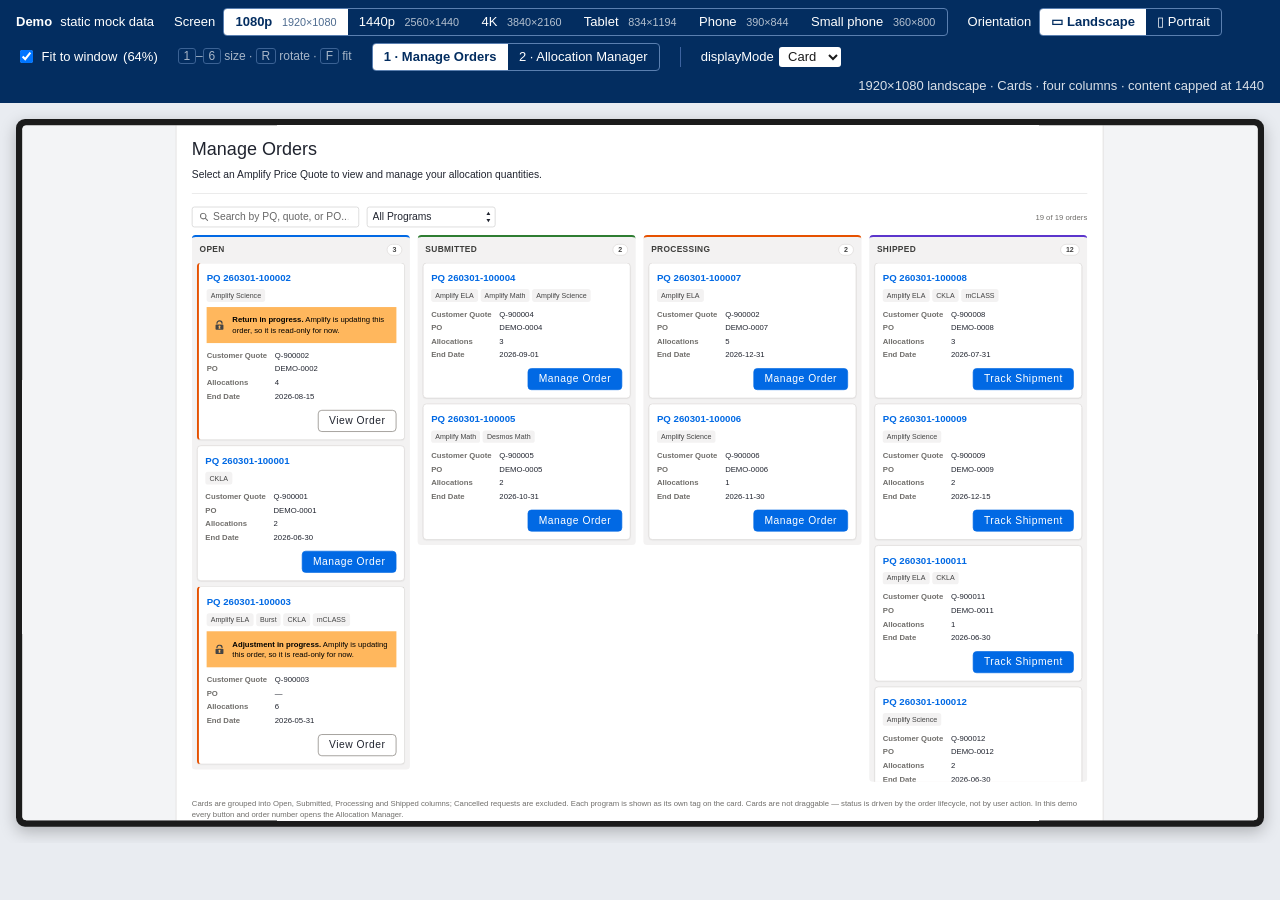
==== commit 27c2dc7d: "Orientation switch for every size, with shortcuts Replaces the Rotate checkbox (tablet/phone only) w" ====
--- a/index.html
+++ b/index.html
@@ -19,16 +19,16 @@
     font: 14px/1.4 -apple-system, BlinkMacSystemFont, "Segoe UI", Roboto, Helvetica, Arial, sans-serif;
     /* screen size (width x height) for each option; --w/--h are what the frame uses */
     --bw: 1920px; --bh: 1080px; --bz: 10px; --br: 14px;
-    --w: var(--bw); --h: var(--bh);
+    /* natural size of each option is --bw x --bh; orientation decides which side runs across */
+    --w: max(var(--bw), var(--bh)); --h: min(var(--bw), var(--bh));
 }
 body:has(#sz-qhd:checked)  { --bw: 2560px; --bh: 1440px; }
 body:has(#sz-4k:checked)   { --bw: 3840px; --bh: 2160px; }
 body:has(#sz-tab:checked)  { --bw: 834px;  --bh: 1194px; --bz: 14px; --br: 38px; }   /* iPad Pro 11" */
 body:has(#sz-ph:checked)   { --bw: 390px;  --bh: 844px;  --bz: 12px; --br: 40px; }   /* iPhone 14 */
 body:has(#sz-sph:checked)  { --bw: 360px;  --bh: 800px;  --bz: 12px; --br: 40px; }   /* small Android */
-/* rotating swaps width and height, for tablet and phones only */
-body:has(#rotate:checked):has(.dev-size:checked) { --w: var(--bh); --h: var(--bw); }
-body:not(:has(.dev-size:checked)) #rotLabel { opacity: .4; pointer-events: none; }
+/* portrait puts the long side vertical, for any size (a tablet, a phone, even a vertical monitor) */
+body:has(#o-portrait:checked) { --w: min(var(--bw), var(--bh)); --h: max(var(--bw), var(--bh)); }
 
 /* ---------- control bar ---------- */
 .bar { position: sticky; top: 0; z-index: 10; background: #032d60; color: #fff; padding: .5rem 1rem; font-size: 13px; display: flex; flex-wrap: wrap; align-items: center; gap: .4rem 1.25rem; }
@@ -41,6 +41,8 @@
 .seg input:checked + label, .seg button.on { background: #fff; color: #032d60; font-weight: 600; }
 .seg input:focus-visible + label { outline: 2px solid #fff; outline-offset: -2px; }
 .seg label small { opacity: .7; margin-left: .25rem; font-weight: 400; }
+.keys { opacity: .65; font-size: 12px; }
+.keys kbd { font: inherit; border: 1px solid #5a7fb0; border-radius: 3px; padding: 0 .3rem; }
 .ctl { display: none; align-items: center; gap: .75rem; padding-left: 1.25rem; border-left: 1px solid #3d63a0; }
 body[data-page="orders"] .ctl-orders, body[data-page="manager"] .ctl-manager { display: inline-flex; }
 #readout { margin-left: auto; opacity: .85; }
@@ -71,8 +73,14 @@
             <input type="radio" name="sz" id="sz-sph" class="dev-size"><label for="sz-sph">Small phone<small>360×800</small></label>
         </span>
     </span>
-    <label id="rotLabel"><input type="checkbox" id="rotate"> Rotate</label>
+    <span class="group">Orientation
+        <span class="seg" role="radiogroup" aria-label="Orientation">
+            <input type="radio" name="or" id="o-landscape" checked><label for="o-landscape">▭ Landscape</label>
+            <input type="radio" name="or" id="o-portrait"><label for="o-portrait">▯ Portrait</label>
+        </span>
+    </span>
     <label><input type="checkbox" id="fit" checked> Fit to window <span id="scale"></span></label>
+    <span class="keys" title="Keyboard shortcuts"><kbd>1</kbd>–<kbd>6</kbd> size · <kbd>R</kbd> rotate · <kbd>F</kbd> fit</span>
 
     <span class="seg" id="pages" aria-label="Page">
         <button type="button" data-page="orders" class="on">1 · Manage Orders</button>
@@ -107,9 +115,14 @@
 // ---- remember choices for this browser tab ----
 const KEY = 'oam-demo';
 const saved = (() => { try { return JSON.parse(sessionStorage.getItem(KEY)) || {}; } catch (e) { return {}; } })();
-const save = () => { try { sessionStorage.setItem(KEY, JSON.stringify({ sz: document.querySelector('input[name=sz]:checked').id, rotate: $('rotate').checked, fit: $('fit').checked, ctl })); } catch (e) {} };
+const save = () => { try { sessionStorage.setItem(KEY, JSON.stringify({ sz: document.querySelector('input[name=sz]:checked').id, or: document.querySelector('input[name=or]:checked').id, lastOrient, fit: $('fit').checked, ctl })); } catch (e) {} };
+// Orientation is remembered separately for desktop-size screens and for tablet/phone sizes, so moving between
+// the two groups restores how you last held each one (desktops default to landscape, devices to portrait).
+const groupOf = id => $(id).classList.contains('dev-size') ? 'device' : 'desktop';
+const lastOrient = Object.assign({ desktop: 'o-landscape', device: 'o-portrait' }, saved.lastOrient || {});
 if (saved.sz && $(saved.sz)) $(saved.sz).checked = true;
-if (typeof saved.rotate === 'boolean') $('rotate').checked = saved.rotate;
+let curGroup = groupOf(document.querySelector('input[name=sz]:checked').id);
+$(saved.or && $(saved.or) ? saved.or : lastOrient[curGroup]).checked = true;
 if (typeof saved.fit === 'boolean') $('fit').checked = saved.fit;
 Object.assign(ctl, saved.ctl || {});
 $('ctl-displayMode').value = ctl.displayMode; $('ctl-lock').checked = ctl.lock; $('ctl-reason').value = ctl.lockReason; $('ctl-confirm').checked = ctl.confirmAll;
@@ -126,7 +139,24 @@
 window.addEventListener('resize', fit);
 const ask = () => setTimeout(() => app.contentWindow && app.contentWindow.postMessage({ src: 'oam-shell', type: 'query' }, '*'), 120);   // the page reports back which layout it chose
 window.addEventListener('resize', ask);
-document.addEventListener('change', e => { if (e.target.matches('input[name=sz], #rotate, #fit')) { fit(); save(); ask(); } });
+document.addEventListener('change', e => {
+    if (e.target.matches('input[name=sz]')) {                                   // moving between desktop sizes and device sizes
+        const g = groupOf(e.target.id);
+        if (g !== curGroup) { curGroup = g; $(lastOrient[g]).checked = true; }
+    }
+    if (e.target.matches('input[name=or]')) lastOrient[curGroup] = e.target.id;
+    if (e.target.matches('input[name=sz], input[name=or], #fit')) { fit(); save(); ask(); }
+});
+
+// ---- keyboard shortcuts: 1-6 pick a size, R flips orientation, F toggles fit ----
+const SIZE_IDS = ['sz-1080', 'sz-qhd', 'sz-4k', 'sz-tab', 'sz-ph', 'sz-sph'];
+document.addEventListener('keydown', e => {
+    if (e.metaKey || e.ctrlKey || e.altKey || (e.target.closest && e.target.closest('select, textarea, input[type=text], input[type=search], input[type=number]'))) return;
+    const k = e.key.toLowerCase();
+    if (k >= '1' && k <= '6') $(SIZE_IDS[+k - 1]).click();
+    else if (k === 'r') $(document.querySelector('input[name=or]:checked').id === 'o-landscape' ? 'o-portrait' : 'o-landscape').click();
+    else if (k === 'f') $('fit').click();
+});
 
 // ---- navigation inside the frame ----
 function go(p) { page = p; app.src = PAGES[p]; }
@@ -153,7 +183,7 @@
         replay(page);
     }
     if (m.type === 'layout') {
-        $('readout').textContent = m.w + '×' + m.h + ' · ' + m.view + (m.w > 1440 ? ' · content capped at 1440' : '');
+        $('readout').textContent = m.w + '×' + m.h + ' ' + (m.w >= m.h ? 'landscape' : 'portrait') + ' · ' + m.view + (m.w > 1440 ? ' · content capped at 1440' : '');
     }
 });
 fit();
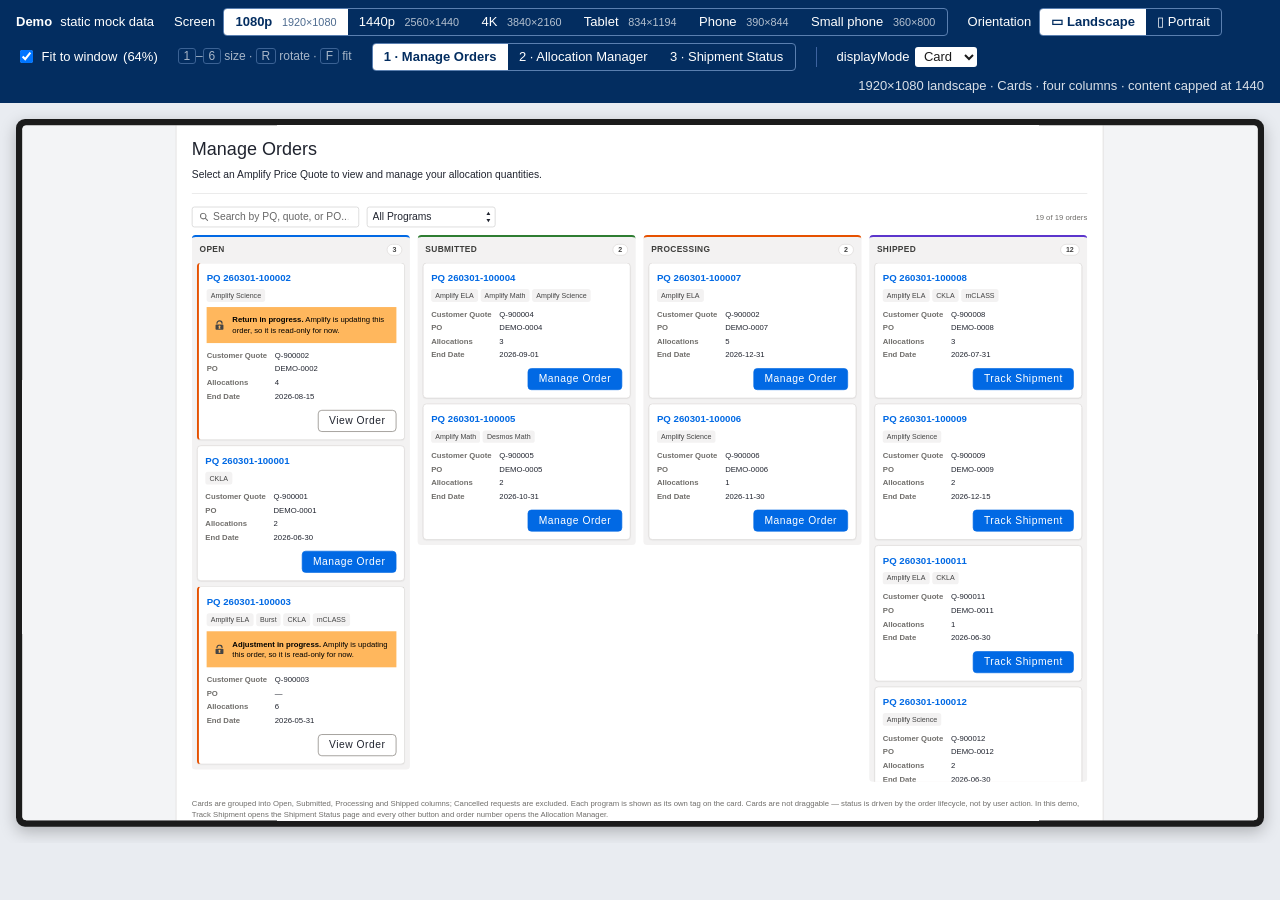
==== commit 4fc2292a: "Add the Shipment Status page and link Track Shipment to it New step 3 in the demo: a first-pass rede" ====
--- a/index.html
+++ b/index.html
@@ -44,7 +44,7 @@
 .keys { opacity: .65; font-size: 12px; }
 .keys kbd { font: inherit; border: 1px solid #5a7fb0; border-radius: 3px; padding: 0 .3rem; }
 .ctl { display: none; align-items: center; gap: .75rem; padding-left: 1.25rem; border-left: 1px solid #3d63a0; }
-body[data-page="orders"] .ctl-orders, body[data-page="manager"] .ctl-manager { display: inline-flex; }
+body[data-page="orders"] .ctl-orders, body[data-page="manager"] .ctl-manager, body[data-page="shipments"] .ctl-shipments { display: inline-flex; }
 #readout { margin-left: auto; opacity: .85; }
 
 /* ---------- stage and frame ---------- */
@@ -85,6 +85,7 @@
     <span class="seg" id="pages" aria-label="Page">
         <button type="button" data-page="orders" class="on">1 · Manage Orders</button>
         <button type="button" data-page="manager">2 · Allocation Manager</button>
+        <button type="button" data-page="shipments">3 · Shipment Status</button>
     </span>
 
     <span class="ctl ctl-orders">
@@ -98,6 +99,15 @@
         <label><input type="checkbox" id="ctl-confirm"> Confirm all allocations</label>
     </span>
 
+    <span class="ctl ctl-shipments">
+        <label>Version
+            <select id="ctl-ssVersion"><option value="new">New · first pass</option><option value="existing">Existing</option></select>
+        </label>
+        <label>Flow outcome
+            <select id="ctl-flow"><option value="ok">Order found</option><option value="invalid">Order not found</option><option value="error">Error</option></select>
+        </label>
+    </span>
+
     <span id="readout" aria-live="polite"></span>
 </div>
 
@@ -107,9 +117,9 @@
 
 <script>
 const $ = id => document.getElementById(id);
-const PAGES = { orders: 'orders.html', manager: 'manager.html' };
+const PAGES = { orders: 'orders.html', manager: 'manager.html', shipments: 'shipment-status.html' };
 const app = $('app'), frame = $('frame'), stage = $('stage'), bar = $('bar');
-const ctl = { displayMode: 'Card', lock: false, lockReason: 'Return in progress', confirmAll: false };
+const ctl = { displayMode: 'Card', lock: false, lockReason: 'Return in progress', confirmAll: false, ssVersion: 'new', flowOutcome: 'ok' };
 let page = 'orders';
 
 // ---- remember choices for this browser tab ----
@@ -125,7 +135,7 @@
 $(saved.or && $(saved.or) ? saved.or : lastOrient[curGroup]).checked = true;
 if (typeof saved.fit === 'boolean') $('fit').checked = saved.fit;
 Object.assign(ctl, saved.ctl || {});
-$('ctl-displayMode').value = ctl.displayMode; $('ctl-lock').checked = ctl.lock; $('ctl-reason').value = ctl.lockReason; $('ctl-confirm').checked = ctl.confirmAll;
+$('ctl-displayMode').value = ctl.displayMode; $('ctl-lock').checked = ctl.lock; $('ctl-reason').value = ctl.lockReason; $('ctl-confirm').checked = ctl.confirmAll; $('ctl-ssVersion').value = ctl.ssVersion; $('ctl-flow').value = ctl.flowOutcome;
 
 // ---- fit the frame to the window (the frame itself keeps its true CSS-pixel size) ----
 function fit() {
@@ -168,12 +178,15 @@
 const send = (key, value) => app.contentWindow && app.contentWindow.postMessage({ src: 'oam-shell', type: 'set', key, value }, '*');
 const replay = p => {
     if (p === 'orders') send('displayMode', ctl.displayMode);
+    else if (p === 'shipments') { send('ssVersion', ctl.ssVersion); send('flowOutcome', ctl.flowOutcome); }
     else { send('lock', ctl.lock); send('lockReason', ctl.lockReason); send('confirmAll', ctl.confirmAll); }
 };
 $('ctl-displayMode').addEventListener('change', e => { ctl.displayMode = e.target.value; send('displayMode', ctl.displayMode); save(); ask(); });
 $('ctl-lock').addEventListener('change', e => { ctl.lock = e.target.checked; send('lock', ctl.lock); save(); });
 $('ctl-reason').addEventListener('change', e => { ctl.lockReason = e.target.value; send('lockReason', ctl.lockReason); save(); });
 $('ctl-confirm').addEventListener('change', e => { ctl.confirmAll = e.target.checked; send('confirmAll', ctl.confirmAll); save(); });
+$('ctl-ssVersion').addEventListener('change', e => { ctl.ssVersion = e.target.value; send('ssVersion', ctl.ssVersion); save(); ask(); });
+$('ctl-flow').addEventListener('change', e => { ctl.flowOutcome = e.target.value; send('flowOutcome', ctl.flowOutcome); save(); ask(); });
 
 window.addEventListener('message', e => {
     const m = e.data; if (!m || m.src !== 'oam' || e.source !== app.contentWindow) return;
